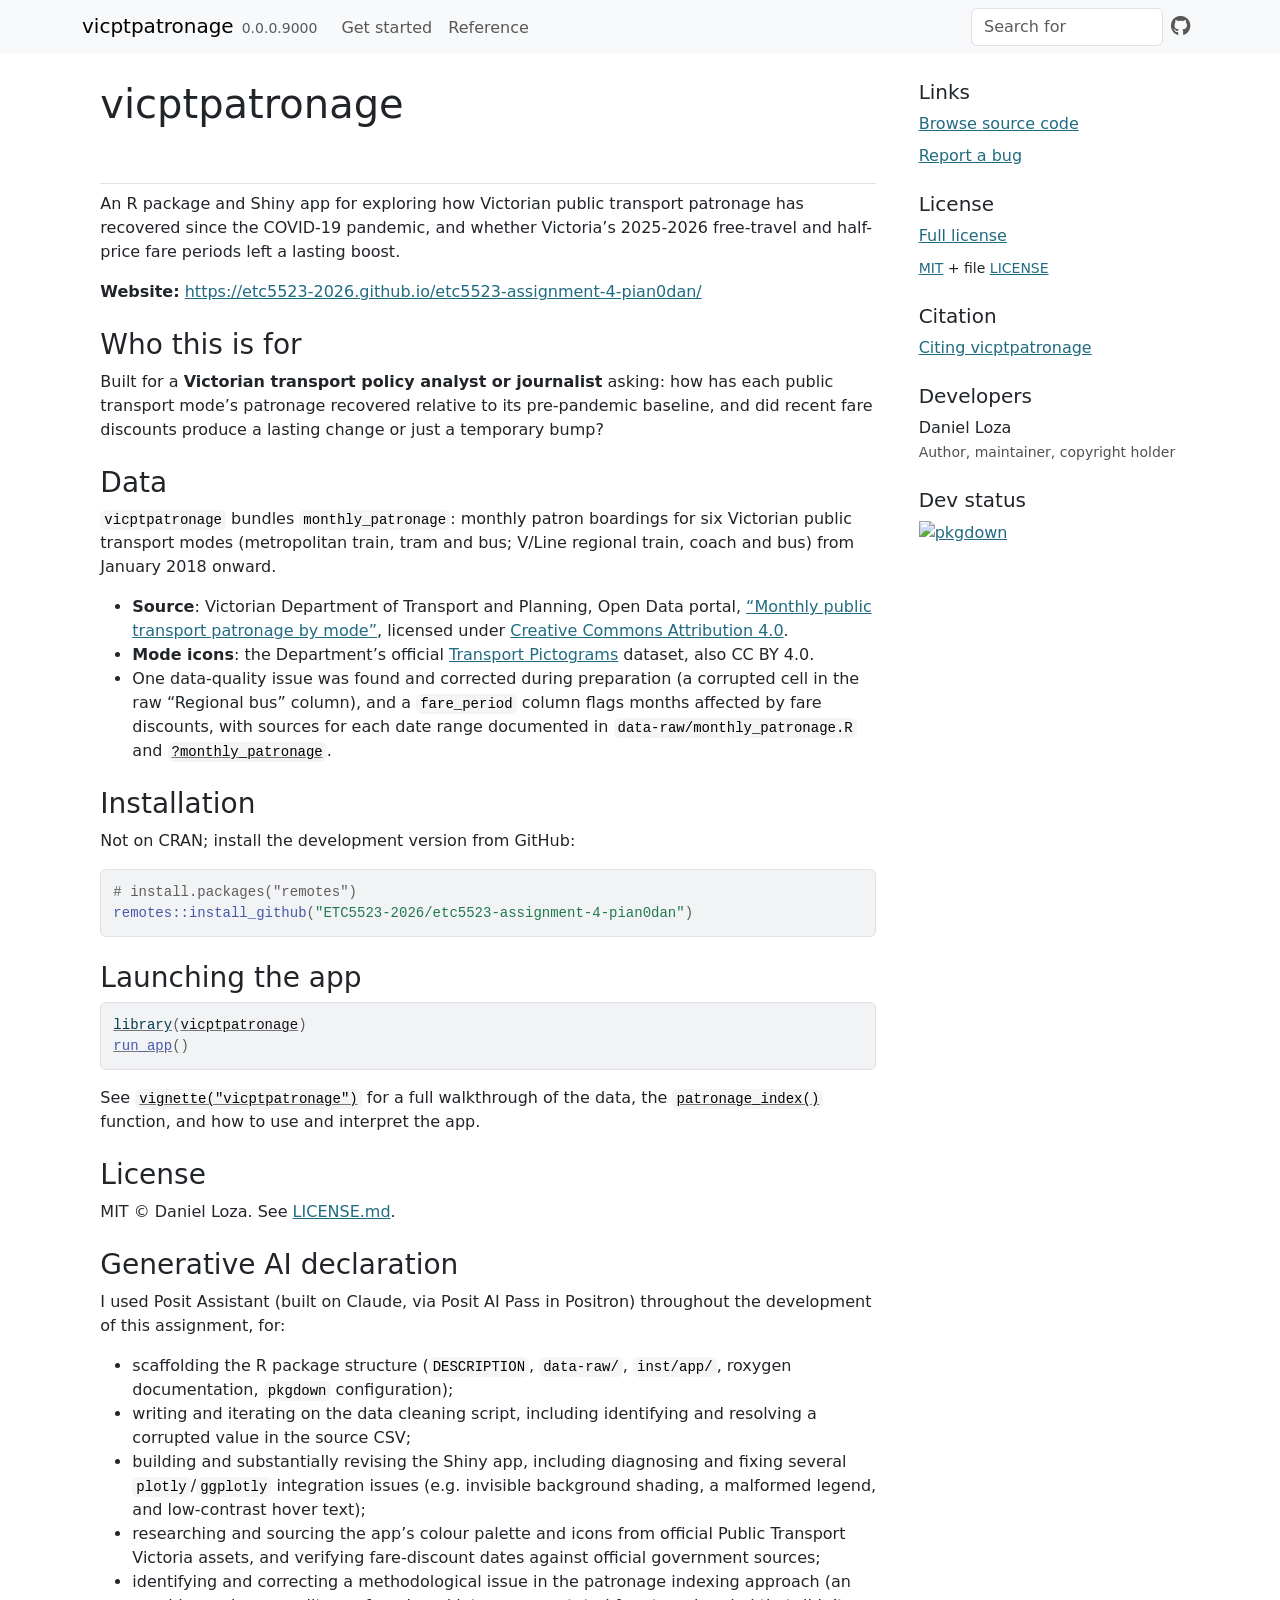
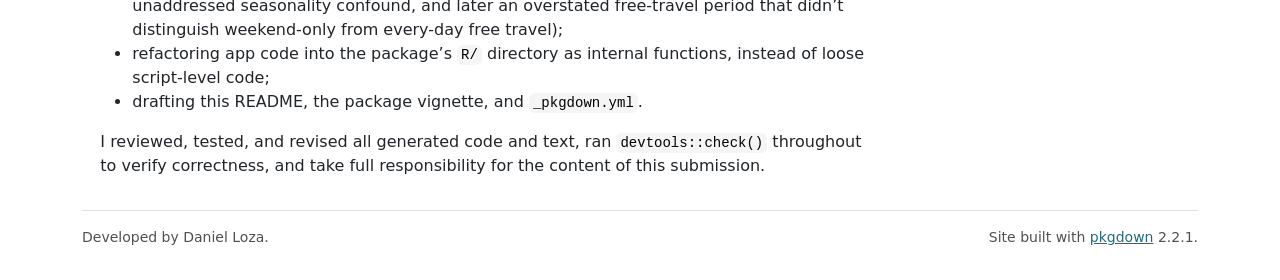
==== index.html @ 4a33379b "Deploying to gh-pages from @ ETC5523-2026/etc5523-assignment-4-pian0dan@f1c7102ab7629ab7527a52b6e1c3" ====
<!DOCTYPE html>
<!-- Generated by pkgdown: do not edit by hand --><html lang="en">
<head>
<meta charset="UTF-8">
<meta http-equiv="X-UA-Compatible" content="IE=edge">
<meta name="viewport" content="width=device-width, initial-scale=1, shrink-to-fit=no">
<title>vicptpatronage • vicptpatronage</title>
<script src="deps/jquery-3.6.0/jquery-3.6.0.min.js"></script><meta name="viewport" content="width=device-width, initial-scale=1, shrink-to-fit=no">
<link href="deps/bootstrap-5.3.8/bootstrap.min.css" rel="stylesheet">
<script src="deps/bootstrap-5.3.8/bootstrap.bundle.min.js"></script><link href="deps/font-awesome-6.5.2/css/all.min.css" rel="stylesheet">
<link href="deps/font-awesome-6.5.2/css/v4-shims.min.css" rel="stylesheet">
<script src="deps/headroom-0.11.0/headroom.min.js"></script><script src="deps/headroom-0.11.0/jQuery.headroom.min.js"></script><script src="deps/bootstrap-toc-1.0.1/bootstrap-toc.min.js"></script><script src="deps/clipboard.js-2.0.11/clipboard.min.js"></script><script src="deps/search-1.0.0/autocomplete.jquery.min.js"></script><script src="deps/search-1.0.0/fuse.min.js"></script><script src="deps/search-1.0.0/mark.min.js"></script><!-- pkgdown --><script src="pkgdown.js"></script><meta property="og:title" content="vicptpatronage">
<meta name="description" content="Explore how Victorian public transport patronage has recovered since the COVID-19 pandemic, by mode, with an interactive Shiny app.
">
<meta property="og:description" content="Explore how Victorian public transport patronage has recovered since the COVID-19 pandemic, by mode, with an interactive Shiny app.
">
</head>
<body>
    <a href="#main" class="visually-hidden-focusable">Skip to contents</a>


    <nav class="navbar navbar-expand-lg fixed-top bg-light" data-bs-theme="light" aria-label="Site navigation"><div class="container">

    <a class="navbar-brand me-2" href="index.html">vicptpatronage</a>

    <small class="nav-text text-muted me-auto" data-bs-toggle="tooltip" data-bs-placement="bottom" title="">0.0.0.9000</small>


    <button class="navbar-toggler" type="button" data-bs-toggle="collapse" data-bs-target="#navbar" aria-controls="navbar" aria-expanded="false" aria-label="Toggle navigation">
      <span class="navbar-toggler-icon"></span>
    </button>

    <div id="navbar" class="collapse navbar-collapse ms-3">
      <ul class="navbar-nav me-auto">
<li class="nav-item"><a class="nav-link" href="articles/vicptpatronage.html">Get started</a></li>
<li class="nav-item"><a class="nav-link" href="reference/index.html">Reference</a></li>
      </ul>
<ul class="navbar-nav">
<li class="nav-item"><form class="form-inline" role="search">
 <input class="form-control" type="search" name="search-input" id="search-input" autocomplete="off" aria-label="Search site" placeholder="Search for" data-search-index="search.json">
</form></li>
<li class="nav-item"><a class="external-link nav-link" href="https://github.com/ETC5523-2026/etc5523-assignment-4-pian0dan/" aria-label="GitHub"><span class="fa fab fa-github fa-lg"></span></a></li>
      </ul>
</div>


  </div>
</nav><div class="container template-home">
<div class="row">
  <main id="main" class="col-md-9"><div class="section level1">
<div class="page-header"><h1 id="vicptpatronage">vicptpatronage<a class="anchor" aria-label="anchor" href="#vicptpatronage"></a>
</h1></div>
<!-- badges: start -->

<p>An R package and Shiny app for exploring how Victorian public transport patronage has recovered since the COVID-19 pandemic, and whether Victoria’s 2025-2026 free-travel and half-price fare periods left a lasting boost.</p>
<p><strong>Website:</strong> <a href="https://etc5523-2026.github.io/etc5523-assignment-4-pian0dan/" class="uri">https://etc5523-2026.github.io/etc5523-assignment-4-pian0dan/</a></p>
<div class="section level2">
<h2 id="who-this-is-for">Who this is for<a class="anchor" aria-label="anchor" href="#who-this-is-for"></a>
</h2>
<p>Built for a <strong>Victorian transport policy analyst or journalist</strong> asking: how has each public transport mode’s patronage recovered relative to its pre-pandemic baseline, and did recent fare discounts produce a lasting change or just a temporary bump?</p>
</div>
<div class="section level2">
<h2 id="data">Data<a class="anchor" aria-label="anchor" href="#data"></a>
</h2>
<p><code>vicptpatronage</code> bundles <code>monthly_patronage</code>: monthly patron boardings for six Victorian public transport modes (metropolitan train, tram and bus; V/Line regional train, coach and bus) from January 2018 onward.</p>
<ul>
<li>
<strong>Source</strong>: Victorian Department of Transport and Planning, Open Data portal, <a href="https://opendata.transport.vic.gov.au/dataset/monthly-public-transport-patronage-by-mode" class="external-link">“Monthly public transport patronage by mode”</a>, licensed under <a href="https://creativecommons.org/licenses/by/4.0/" class="external-link">Creative Commons Attribution 4.0</a>.</li>
<li>
<strong>Mode icons</strong>: the Department’s official <a href="https://opendata.transport.vic.gov.au/dataset/transport-pictograms" class="external-link">Transport Pictograms</a> dataset, also CC BY 4.0.</li>
<li>One data-quality issue was found and corrected during preparation (a corrupted cell in the raw “Regional bus” column), and a <code>fare_period</code> column flags months affected by fare discounts, with sources for each date range documented in <code>data-raw/monthly_patronage.R</code> and <code><a href="reference/monthly_patronage.html">?monthly_patronage</a></code>.</li>
</ul>
</div>
<div class="section level2">
<h2 id="installation">Installation<a class="anchor" aria-label="anchor" href="#installation"></a>
</h2>
<p>Not on CRAN; install the development version from GitHub:</p>
<div class="sourceCode" id="cb1"><pre class="downlit sourceCode r">
<code class="sourceCode R"><span><span class="co"># install.packages("remotes")</span></span>
<span><span class="fu">remotes</span><span class="fu">::</span><span class="fu">install_github</span><span class="op">(</span><span class="st">"ETC5523-2026/etc5523-assignment-4-pian0dan"</span><span class="op">)</span></span></code></pre></div>
</div>
<div class="section level2">
<h2 id="launching-the-app">Launching the app<a class="anchor" aria-label="anchor" href="#launching-the-app"></a>
</h2>
<div class="sourceCode" id="cb2"><pre class="downlit sourceCode r">
<code class="sourceCode R"><span><span class="kw"><a href="https://rdrr.io/r/base/library.html" class="external-link">library</a></span><span class="op">(</span><span class="va"><a href="https://github.com/ETC5523-2026/etc5523-assignment-4-pian0dan" class="external-link">vicptpatronage</a></span><span class="op">)</span></span>
<span><span class="fu"><a href="reference/run_app.html">run_app</a></span><span class="op">(</span><span class="op">)</span></span></code></pre></div>
<p>See <code><a href="articles/vicptpatronage.html">vignette("vicptpatronage")</a></code> for a full walkthrough of the data, the <code><a href="reference/patronage_index.html">patronage_index()</a></code> function, and how to use and interpret the app.</p>
</div>
<div class="section level2">
<h2 id="license">License<a class="anchor" aria-label="anchor" href="#license"></a>
</h2>
<p>MIT © Daniel Loza. See <a href="LICENSE.html">LICENSE.md</a>.</p>
</div>
<div class="section level2">
<h2 id="generative-ai-declaration">Generative AI declaration<a class="anchor" aria-label="anchor" href="#generative-ai-declaration"></a>
</h2>
<p>I used Posit Assistant (built on Claude, via Posit AI Pass in Positron) throughout the development of this assignment, for:</p>
<ul>
<li>scaffolding the R package structure (<code>DESCRIPTION</code>, <code>data-raw/</code>, <code>inst/app/</code>, roxygen documentation, <code>pkgdown</code> configuration);</li>
<li>writing and iterating on the data cleaning script, including identifying and resolving a corrupted value in the source CSV;</li>
<li>building and substantially revising the Shiny app, including diagnosing and fixing several <code>plotly</code>/<code>ggplotly</code> integration issues (e.g. invisible background shading, a malformed legend, and low-contrast hover text);</li>
<li>researching and sourcing the app’s colour palette and icons from official Public Transport Victoria assets, and verifying fare-discount dates against official government sources;</li>
<li>identifying and correcting a methodological issue in the patronage indexing approach (an unaddressed seasonality confound, and later an overstated free-travel period that didn’t distinguish weekend-only from every-day free travel);</li>
<li>refactoring app code into the package’s <code>R/</code> directory as internal functions, instead of loose script-level code;</li>
<li>drafting this README, the package vignette, and <code>_pkgdown.yml</code>.</li>
</ul>
<p>I reviewed, tested, and revised all generated code and text, ran <code>devtools::check()</code> throughout to verify correctness, and take full responsibility for the content of this submission.</p>
</div>
</div>
  </main><aside class="col-md-3"><div class="links">
<h2 data-toc-skip>Links</h2>
<ul class="list-unstyled">
<li><a href="https://github.com/ETC5523-2026/etc5523-assignment-4-pian0dan/" class="external-link">Browse source code</a></li>
<li><a href="https://github.com/ETC5523-2026/etc5523-assignment-4-pian0dan/issues" class="external-link">Report a bug</a></li>
</ul>
</div>

<div class="license">
<h2 data-toc-skip>License</h2>
<ul class="list-unstyled">
<li><a href="LICENSE.html">Full license</a></li>
<li><small><a href="https://opensource.org/licenses/mit-license.php" class="external-link">MIT</a> + file <a href="LICENSE-text.html">LICENSE</a></small></li>
</ul>
</div>


<div class="citation">
<h2 data-toc-skip>Citation</h2>
<ul class="list-unstyled">
<li><a href="authors.html#citation">Citing vicptpatronage</a></li>
</ul>
</div>

<div class="developers">
<h2 data-toc-skip>Developers</h2>
<ul class="list-unstyled">
<li>Daniel Loza <br><small class="roles"> Author, maintainer, copyright holder </small>   </li>
</ul>
</div>

<div class="dev-status">
<h2 data-toc-skip>Dev status</h2>
<ul class="list-unstyled">
<li><a href="https://github.com/ETC5523-2026/etc5523-assignment-4-pian0dan/actions/workflows/pkgdown.yaml" class="external-link"><img src="https://github.com/ETC5523-2026/etc5523-assignment-4-pian0dan/actions/workflows/pkgdown.yaml/badge.svg" alt="pkgdown"></a></li>
</ul>
</div>

  </aside>
</div>


    <footer><div class="pkgdown-footer-left">
  <p>Developed by Daniel Loza.</p>
</div>

<div class="pkgdown-footer-right">
  <p>Site built with <a href="https://pkgdown.r-lib.org/" class="external-link">pkgdown</a> 2.2.1.</p>
</div>

    </footer>
</div>





  </body>
</html>
---- deps/font-awesome-6.5.2/css/v4-shims.min.css ----
/*!
 * Font Awesome Free 6.5.2 by @fontawesome - https://fontawesome.com
 * License - https://fontawesome.com/license/free (Icons: CC BY 4.0, Fonts: SIL OFL 1.1, Code: MIT License)
 * Copyright 2024 Fonticons, Inc.
 */
.fa.fa-glass:before{content:"\f000"}.fa.fa-envelope-o{font-family:"Font Awesome 6 Free";font-weight:400}.fa.fa-envelope-o:before{content:"\f0e0"}.fa.fa-star-o{font-family:"Font Awesome 6 Free";font-weight:400}.fa.fa-star-o:before{content:"\f005"}.fa.fa-close:before,.fa.fa-remove:before{content:"\f00d"}.fa.fa-gear:before{content:"\f013"}.fa.fa-trash-o{font-family:"Font Awesome 6 Free";font-weight:400}.fa.fa-trash-o:before{content:"\f2ed"}.fa.fa-home:before{content:"\f015"}.fa.fa-file-o{font-family:"Font Awesome 6 Free";font-weight:400}.fa.fa-file-o:before{content:"\f15b"}.fa.fa-clock-o{font-family:"Font Awesome 6 Free";font-weight:400}.fa.fa-clock-o:before{content:"\f017"}.fa.fa-arrow-circle-o-down{font-family:"Font Awesome 6 Free";font-weight:400}.fa.fa-arrow-circle-o-down:before{content:"\f358"}.fa.fa-arrow-circle-o-up{font-family:"Font Awesome 6 Free";font-weight:400}.fa.fa-arrow-circle-o-up:before{content:"\f35b"}.fa.fa-play-circle-o{font-family:"Font Awesome 6 Free";font-weight:400}.fa.fa-play-circle-o:before{content:"\f144"}.fa.fa-repeat:before,.fa.fa-rotate-right:before{content:"\f01e"}.fa.fa-refresh:before{content:"\f021"}.fa.fa-list-alt{font-family:"Font Awesome 6 Free";font-weight:400}.fa.fa-list-alt:before{content:"\f022"}.fa.fa-dedent:before{content:"\f03b"}.fa.fa-video-camera:before{content:"\f03d"}.fa.fa-picture-o{font-family:"Font Awesome 6 Free";font-weight:400}.fa.fa-picture-o:before{content:"\f03e"}.fa.fa-photo{font-family:"Font Awesome 6 Free";font-weight:400}.fa.fa-photo:before{content:"\f03e"}.fa.fa-image{font-family:"Font Awesome 6 Free";font-weight:400}.fa.fa-image:before{content:"\f03e"}.fa.fa-map-marker:before{content:"\f3c5"}.fa.fa-pencil-square-o{font-family:"Font Awesome 6 Free";font-weight:400}.fa.fa-pencil-square-o:before{content:"\f044"}.fa.fa-edit{font-family:"Font Awesome 6 Free";font-weight:400}.fa.fa-edit:before{content:"\f044"}.fa.fa-share-square-o:before{content:"\f14d"}.fa.fa-check-square-o{font-family:"Font Awesome 6 Free";font-weight:400}.fa.fa-check-square-o:before{content:"\f14a"}.fa.fa-arrows:before{content:"\f0b2"}.fa.fa-times-circle-o{font-family:"Font Awesome 6 Free";font-weight:400}.fa.fa-times-circle-o:before{content:"\f057"}.fa.fa-check-circle-o{font-family:"Font Awesome 6 Free";font-weight:400}.fa.fa-check-circle-o:before{content:"\f058"}.fa.fa-mail-forward:before{content:"\f064"}.fa.fa-expand:before{content:"\f424"}.fa.fa-compress:before{content:"\f422"}.fa.fa-eye,.fa.fa-eye-slash{font-family:"Font Awesome 6 Free";font-weight:400}.fa.fa-warning:before{content:"\f071"}.fa.fa-calendar:before{content:"\f073"}.fa.fa-arrows-v:before{content:"\f338"}.fa.fa-arrows-h:before{content:"\f337"}.fa.fa-bar-chart-o:before,.fa.fa-bar-chart:before{content:"\e0e3"}.fa.fa-twitter-square{font-family:"Font Awesome 6 Brands";font-weight:400}.fa.fa-twitter-square:before{content:"\f081"}.fa.fa-facebook-square{font-family:"Font Awesome 6 Brands";font-weight:400}.fa.fa-facebook-square:before{content:"\f082"}.fa.fa-gears:before{content:"\f085"}.fa.fa-thumbs-o-up{font-family:"Font Awesome 6 Free";font-weight:400}.fa.fa-thumbs-o-up:before{content:"\f164"}.fa.fa-thumbs-o-down{font-family:"Font Awesome 6 Free";font-weight:400}.fa.fa-thumbs-o-down:before{content:"\f165"}.fa.fa-heart-o{font-family:"Font Awesome 6 Free";font-weight:400}.fa.fa-heart-o:before{content:"\f004"}.fa.fa-sign-out:before{content:"\f2f5"}.fa.fa-linkedin-square{font-family:"Font Awesome 6 Brands";font-weight:400}.fa.fa-linkedin-square:before{content:"\f08c"}.fa.fa-thumb-tack:before{content:"\f08d"}.fa.fa-external-link:before{content:"\f35d"}.fa.fa-sign-in:before{content:"\f2f6"}.fa.fa-github-square{font-family:"Font Awesome 6 Brands";font-weight:400}.fa.fa-github-square:before{content:"\f092"}.fa.fa-lemon-o{font-family:"Font Awesome 6 Free";font-weight:400}.fa.fa-lemon-o:before{content:"\f094"}.fa.fa-square-o{font-family:"Font Awesome 6 Free";font-weight:400}.fa.fa-square-o:before{content:"\f0c8"}.fa.fa-bookmark-o{font-family:"Font Awesome 6 Free";font-weight:400}.fa.fa-bookmark-o:before{content:"\f02e"}.fa.fa-facebook,.fa.fa-twitter{font-family:"Font Awesome 6 Brands";font-weight:400}.fa.fa-facebook:before{content:"\f39e"}.fa.fa-facebook-f{font-family:"Font Awesome 6 Brands";font-weight:400}.fa.fa-facebook-f:before{content:"\f39e"}.fa.fa-github{font-family:"Font Awesome 6 Brands";font-weight:400}.fa.fa-credit-card{font-family:"Font Awesome 6 Free";font-weight:400}.fa.fa-feed:before{content:"\f09e"}.fa.fa-hdd-o{font-family:"Font Awesome 6 Free";font-weight:400}.fa.fa-hdd-o:before{content:"\f0a0"}.fa.fa-hand-o-right{font-family:"Font Awesome 6 Free";font-weight:400}.fa.fa-hand-o-right:before{content:"\f0a4"}.fa.fa-hand-o-left{font-family:"Font Awesome 6 Free";font-weight:400}.fa.fa-hand-o-left:before{content:"\f0a5"}.fa.fa-hand-o-up{font-family:"Font Awesome 6 Free";font-weight:400}.fa.fa-hand-o-up:before{content:"\f0a6"}.fa.fa-hand-o-down{font-family:"Font Awesome 6 Free";font-weight:400}.fa.fa-hand-o-down:before{content:"\f0a7"}.fa.fa-globe:before{content:"\f57d"}.fa.fa-tasks:before{content:"\f828"}.fa.fa-arrows-alt:before{content:"\f31e"}.fa.fa-group:before{content:"\f0c0"}.fa.fa-chain:before{content:"\f0c1"}.fa.fa-cut:before{content:"\f0c4"}.fa.fa-files-o{font-family:"Font Awesome 6 Free";font-weight:400}.fa.fa-files-o:before{content:"\f0c5"}.fa.fa-floppy-o{font-family:"Font Awesome 6 Free";font-weight:400}.fa.fa-floppy-o:before{content:"\f0c7"}.fa.fa-save{font-family:"Font Awesome 6 Free";font-weight:400}.fa.fa-save:before{content:"\f0c7"}.fa.fa-navicon:before,.fa.fa-reorder:before{content:"\f0c9"}.fa.fa-magic:before{content:"\e2ca"}.fa.fa-pinterest,.fa.fa-pinterest-square{font-family:"Font Awesome 6 Brands";font-weight:400}.fa.fa-pinterest-square:before{content:"\f0d3"}.fa.fa-google-plus-square{font-family:"Font Awesome 6 Brands";font-weight:400}.fa.fa-google-plus-square:before{content:"\f0d4"}.fa.fa-google-plus{font-family:"Font Awesome 6 Brands";font-weight:400}.fa.fa-google-plus:before{content:"\f0d5"}.fa.fa-money:before{content:"\f3d1"}.fa.fa-unsorted:before{content:"\f0dc"}.fa.fa-sort-desc:before{content:"\f0dd"}.fa.fa-sort-asc:before{content:"\f0de"}.fa.fa-linkedin{font-family:"Font Awesome 6 Brands";font-weight:400}.fa.fa-linkedin:before{content:"\f0e1"}.fa.fa-rotate-left:before{content:"\f0e2"}.fa.fa-legal:before{content:"\f0e3"}.fa.fa-dashboard:before,.fa.fa-tachometer:before{content:"\f625"}.fa.fa-comment-o{font-family:"Font Awesome 6 Free";font-weight:400}.fa.fa-comment-o:before{content:"\f075"}.fa.fa-comments-o{font-family:"Font Awesome 6 Free";font-weight:400}.fa.fa-comments-o:before{content:"\f086"}.fa.fa-flash:before{content:"\f0e7"}.fa.fa-clipboard:before{content:"\f0ea"}.fa.fa-lightbulb-o{font-family:"Font Awesome 6 Free";font-weight:400}.fa.fa-lightbulb-o:before{content:"\f0eb"}.fa.fa-exchange:before{content:"\f362"}.fa.fa-cloud-download:before{content:"\f0ed"}.fa.fa-cloud-upload:before{content:"\f0ee"}.fa.fa-bell-o{font-family:"Font Awesome 6 Free";font-weight:400}.fa.fa-bell-o:before{content:"\f0f3"}.fa.fa-cutlery:before{content:"\f2e7"}.fa.fa-file-text-o{font-family:"Font Awesome 6 Free";font-weight:400}.fa.fa-file-text-o:before{content:"\f15c"}.fa.fa-building-o{font-family:"Font Awesome 6 Free";font-weight:400}.fa.fa-building-o:before{content:"\f1ad"}.fa.fa-hospital-o{font-family:"Font Awesome 6 Free";font-weight:400}.fa.fa-hospital-o:before{content:"\f0f8"}.fa.fa-tablet:before{content:"\f3fa"}.fa.fa-mobile-phone:before,.fa.fa-mobile:before{content:"\f3cd"}.fa.fa-circle-o{font-family:"Font Awesome 6 Free";font-weight:400}.fa.fa-circle-o:before{content:"\f111"}.fa.fa-mail-reply:before{content:"\f3e5"}.fa.fa-github-alt{font-family:"Font Awesome 6 Brands";font-weight:400}.fa.fa-folder-o{font-family:"Font Awesome 6 Free";font-weight:400}.fa.fa-folder-o:before{content:"\f07b"}.fa.fa-folder-open-o{font-family:"Font Awesome 6 Free";font-weight:400}.fa.fa-folder-open-o:before{content:"\f07c"}.fa.fa-smile-o{font-family:"Font Awesome 6 Free";font-weight:400}.fa.fa-smile-o:before{content:"\f118"}.fa.fa-frown-o{font-family:"Font Awesome 6 Free";font-weight:400}.fa.fa-frown-o:before{content:"\f119"}.fa.fa-meh-o{font-family:"Font Awesome 6 Free";font-weight:400}.fa.fa-meh-o:before{content:"\f11a"}.fa.fa-keyboard-o{font-family:"Font Awesome 6 Free";font-weight:400}.fa.fa-keyboard-o:before{content:"\f11c"}.fa.fa-flag-o{font-family:"Font Awesome 6 Free";font-weight:400}.fa.fa-flag-o:before{content:"\f024"}.fa.fa-mail-reply-all:before{content:"\f122"}.fa.fa-star-half-o{font-family:"Font Awesome 6 Free";font-weight:400}.fa.fa-star-half-o:before{content:"\f5c0"}.fa.fa-star-half-empty{font-family:"Font Awesome 6 Free";font-weight:400}.fa.fa-star-half-empty:before{content:"\f5c0"}.fa.fa-star-half-full{font-family:"Font Awesome 6 Free";font-weight:400}.fa.fa-star-half-full:before{content:"\f5c0"}.fa.fa-code-fork:before{content:"\f126"}.fa.fa-chain-broken:before,.fa.fa-unlink:before{content:"\f127"}.fa.fa-calendar-o{font-family:"Font Awesome 6 Free";font-weight:400}.fa.fa-calendar-o:before{content:"\f133"}.fa.fa-css3,.fa.fa-html5,.fa.fa-maxcdn{font-family:"Font Awesome 6 Brands";font-weight:400}.fa.fa-unlock-alt:before{content:"\f09c"}.fa.fa-minus-square-o{font-family:"Font Awesome 6 Free";font-weight:400}.fa.fa-minus-square-o:before{content:"\f146"}.fa.fa-level-up:before{content:"\f3bf"}.fa.fa-level-down:before{content:"\f3be"}.fa.fa-pencil-square:before{content:"\f14b"}.fa.fa-external-link-square:before{content:"\f360"}.fa.fa-compass{font-family:"Font Awesome 6 Free";font-weight:400}.fa.fa-caret-square-o-down{font-family:"Font Awesome 6 Free";font-weight:400}.fa.fa-caret-square-o-down:before{content:"\f150"}.fa.fa-toggle-down{font-family:"Font Awesome 6 Free";font-weight:400}.fa.fa-toggle-down:before{content:"\f150"}.fa.fa-caret-square-o-up{font-family:"Font Awesome 6 Free";font-weight:400}.fa.fa-caret-square-o-up:before{content:"\f151"}.fa.fa-toggle-up{font-family:"Font Awesome 6 Free";font-weight:400}.fa.fa-toggle-up:before{content:"\f151"}.fa.fa-caret-square-o-right{font-family:"Font Awesome 6 Free";font-weight:400}.fa.fa-caret-square-o-right:before{content:"\f152"}.fa.fa-toggle-right{font-family:"Font Awesome 6 Free";font-weight:400}.fa.fa-toggle-right:before{content:"\f152"}.fa.fa-eur:before,.fa.fa-euro:before{content:"\f153"}.fa.fa-gbp:before{content:"\f154"}.fa.fa-dollar:before,.fa.fa-usd:before{content:"\24"}.fa.fa-inr:before,.fa.fa-rupee:before{content:"\e1bc"}.fa.fa-cny:before,.fa.fa-jpy:before,.fa.fa-rmb:before,.fa.fa-yen:before{content:"\f157"}.fa.fa-rouble:before,.fa.fa-rub:before,.fa.fa-ruble:before{content:"\f158"}.fa.fa-krw:before,.fa.fa-won:before{content:"\f159"}.fa.fa-bitcoin,.fa.fa-btc{font-family:"Font Awesome 6 Brands";font-weight:400}.fa.fa-bitcoin:before{content:"\f15a"}.fa.fa-file-text:before{content:"\f15c"}.fa.fa-sort-alpha-asc:before{content:"\f15d"}.fa.fa-sort-alpha-desc:before{content:"\f881"}.fa.fa-sort-amount-asc:before{content:"\f884"}.fa.fa-sort-amount-desc:before{content:"\f160"}.fa.fa-sort-numeric-asc:before{content:"\f162"}.fa.fa-sort-numeric-desc:before{content:"\f886"}.fa.fa-youtube-square{font-family:"Font Awesome 6 Brands";font-weight:400}.fa.fa-youtube-square:before{content:"\f431"}.fa.fa-xing,.fa.fa-xing-square,.fa.fa-youtube{font-family:"Font Awesome 6 Brands";font-weight:400}.fa.fa-xing-square:before{content:"\f169"}.fa.fa-youtube-play{font-family:"Font Awesome 6 Brands";font-weight:400}.fa.fa-youtube-play:before{content:"\f167"}.fa.fa-adn,.fa.fa-bitbucket,.fa.fa-bitbucket-square,.fa.fa-dropbox,.fa.fa-flickr,.fa.fa-instagram,.fa.fa-stack-overflow{font-family:"Font Awesome 6 Brands";font-weight:400}.fa.fa-bitbucket-square:before{content:"\f171"}.fa.fa-tumblr,.fa.fa-tumblr-square{font-family:"Font Awesome 6 Brands";font-weight:400}.fa.fa-tumblr-square:before{content:"\f174"}.fa.fa-long-arrow-down:before{content:"\f309"}.fa.fa-long-arrow-up:before{content:"\f30c"}.fa.fa-long-arrow-left:before{content:"\f30a"}.fa.fa-long-arrow-right:before{content:"\f30b"}.fa.fa-android,.fa.fa-apple,.fa.fa-dribbble,.fa.fa-foursquare,.fa.fa-gittip,.fa.fa-gratipay,.fa.fa-linux,.fa.fa-skype,.fa.fa-trello,.fa.fa-windows{font-family:"Font Awesome 6 Brands";font-weight:400}.fa.fa-gittip:before{content:"\f184"}.fa.fa-sun-o{font-family:"Font Awesome 6 Free";font-weight:400}.fa.fa-sun-o:before{content:"\f185"}.fa.fa-moon-o{font-family:"Font Awesome 6 Free";font-weight:400}.fa.fa-moon-o:before{content:"\f186"}.fa.fa-pagelines,.fa.fa-renren,.fa.fa-stack-exchange,.fa.fa-vk,.fa.fa-weibo{font-family:"Font Awesome 6 Brands";font-weight:400}.fa.fa-arrow-circle-o-right{font-family:"Font Awesome 6 Free";font-weight:400}.fa.fa-arrow-circle-o-right:before{content:"\f35a"}.fa.fa-arrow-circle-o-left{font-family:"Font Awesome 6 Free";font-weight:400}.fa.fa-arrow-circle-o-left:before{content:"\f359"}.fa.fa-caret-square-o-left{font-family:"Font Awesome 6 Free";font-weight:400}.fa.fa-caret-square-o-left:before{content:"\f191"}.fa.fa-toggle-left{font-family:"Font Awesome 6 Free";font-weight:400}.fa.fa-toggle-left:before{content:"\f191"}.fa.fa-dot-circle-o{font-family:"Font Awesome 6 Free";font-weight:400}.fa.fa-dot-circle-o:before{content:"\f192"}.fa.fa-vimeo-square{font-family:"Font Awesome 6 Brands";font-weight:400}.fa.fa-vimeo-square:before{content:"\f194"}.fa.fa-try:before,.fa.fa-turkish-lira:before{content:"\e2bb"}.fa.fa-plus-square-o{font-family:"Font Awesome 6 Free";font-weight:400}.fa.fa-plus-square-o:before{content:"\f0fe"}.fa.fa-openid,.fa.fa-slack,.fa.fa-wordpress{font-family:"Font Awesome 6 Brands";font-weight:400}.fa.fa-bank:before,.fa.fa-institution:before{content:"\f19c"}.fa.fa-mortar-board:before{content:"\f19d"}.fa.fa-google,.fa.fa-reddit,.fa.fa-reddit-square,.fa.fa-yahoo{font-family:"Font Awesome 6 Brands";font-weight:400}.fa.fa-reddit-square:before{content:"\f1a2"}.fa.fa-behance,.fa.fa-behance-square,.fa.fa-delicious,.fa.fa-digg,.fa.fa-drupal,.fa.fa-joomla,.fa.fa-pied-piper-alt,.fa.fa-pied-piper-pp,.fa.fa-stumbleupon,.fa.fa-stumbleupon-circle{font-family:"Font Awesome 6 Brands";font-weight:400}.fa.fa-behance-square:before{content:"\f1b5"}.fa.fa-steam,.fa.fa-steam-square{font-family:"Font Awesome 6 Brands";font-weight:400}.fa.fa-steam-square:before{content:"\f1b7"}.fa.fa-automobile:before{content:"\f1b9"}.fa.fa-cab:before{content:"\f1ba"}.fa.fa-deviantart,.fa.fa-soundcloud,.fa.fa-spotify{font-family:"Font Awesome 6 Brands";font-weight:400}.fa.fa-file-pdf-o{font-family:"Font Awesome 6 Free";font-weight:400}.fa.fa-file-pdf-o:before{content:"\f1c1"}.fa.fa-file-word-o{font-family:"Font Awesome 6 Free";font-weight:400}.fa.fa-file-word-o:before{content:"\f1c2"}.fa.fa-file-excel-o{font-family:"Font Awesome 6 Free";font-weight:400}.fa.fa-file-excel-o:before{content:"\f1c3"}.fa.fa-file-powerpoint-o{font-family:"Font Awesome 6 Free";font-weight:400}.fa.fa-file-powerpoint-o:before{content:"\f1c4"}.fa.fa-file-image-o{font-family:"Font Awesome 6 Free";font-weight:400}.fa.fa-file-image-o:before{content:"\f1c5"}.fa.fa-file-photo-o{font-family:"Font Awesome 6 Free";font-weight:400}.fa.fa-file-photo-o:before{content:"\f1c5"}.fa.fa-file-picture-o{font-family:"Font Awesome 6 Free";font-weight:400}.fa.fa-file-picture-o:before{content:"\f1c5"}.fa.fa-file-archive-o{font-family:"Font Awesome 6 Free";font-weight:400}.fa.fa-file-archive-o:before{content:"\f1c6"}.fa.fa-file-zip-o{font-family:"Font Awesome 6 Free";font-weight:400}.fa.fa-file-zip-o:before{content:"\f1c6"}.fa.fa-file-audio-o{font-family:"Font Awesome 6 Free";font-weight:400}.fa.fa-file-audio-o:before{content:"\f1c7"}.fa.fa-file-sound-o{font-family:"Font Awesome 6 Free";font-weight:400}.fa.fa-file-sound-o:before{content:"\f1c7"}.fa.fa-file-video-o{font-family:"Font Awesome 6 Free";font-weight:400}.fa.fa-file-video-o:before{content:"\f1c8"}.fa.fa-file-movie-o{font-family:"Font Awesome 6 Free";font-weight:400}.fa.fa-file-movie-o:before{content:"\f1c8"}.fa.fa-file-code-o{font-family:"Font Awesome 6 Free";font-weight:400}.fa.fa-file-code-o:before{content:"\f1c9"}.fa.fa-codepen,.fa.fa-jsfiddle,.fa.fa-vine{font-family:"Font Awesome 6 Brands";font-weight:400}.fa.fa-life-bouy:before,.fa.fa-life-buoy:before,.fa.fa-life-saver:before,.fa.fa-support:before{content:"\f1cd"}.fa.fa-circle-o-notch:before{content:"\f1ce"}.fa.fa-ra,.fa.fa-rebel{font-family:"Font Awesome 6 Brands";font-weight:400}.fa.fa-ra:before{content:"\f1d0"}.fa.fa-resistance{font-family:"Font Awesome 6 Brands";font-weight:400}.fa.fa-resistance:before{content:"\f1d0"}.fa.fa-empire,.fa.fa-ge{font-family:"Font Awesome 6 Brands";font-weight:400}.fa.fa-ge:before{content:"\f1d1"}.fa.fa-git-square{font-family:"Font Awesome 6 Brands";font-weight:400}.fa.fa-git-square:before{content:"\f1d2"}.fa.fa-git,.fa.fa-hacker-news,.fa.fa-y-combinator-square{font-family:"Font Awesome 6 Brands";font-weight:400}.fa.fa-y-combinator-square:before{content:"\f1d4"}.fa.fa-yc-square{font-family:"Font Awesome 6 Brands";font-weight:400}.fa.fa-yc-square:before{content:"\f1d4"}.fa.fa-qq,.fa.fa-tencent-weibo,.fa.fa-wechat,.fa.fa-weixin{font-family:"Font Awesome 6 Brands";font-weight:400}.fa.fa-wechat:before{content:"\f1d7"}.fa.fa-send:before{content:"\f1d8"}.fa.fa-paper-plane-o{font-family:"Font Awesome 6 Free";font-weight:400}.fa.fa-paper-plane-o:before{content:"\f1d8"}.fa.fa-send-o{font-family:"Font Awesome 6 Free";font-weight:400}.fa.fa-send-o:before{content:"\f1d8"}.fa.fa-circle-thin{font-family:"Font Awesome 6 Free";font-weight:400}.fa.fa-circle-thin:before{content:"\f111"}.fa.fa-header:before{content:"\f1dc"}.fa.fa-futbol-o{font-family:"Font Awesome 6 Free";font-weight:400}.fa.fa-futbol-o:before{content:"\f1e3"}.fa.fa-soccer-ball-o{font-family:"Font Awesome 6 Free";font-weight:400}.fa.fa-soccer-ball-o:before{content:"\f1e3"}.fa.fa-slideshare,.fa.fa-twitch,.fa.fa-yelp{font-family:"Font Awesome 6 Brands";font-weight:400}.fa.fa-newspaper-o{font-family:"Font Awesome 6 Free";font-weight:400}.fa.fa-newspaper-o:before{content:"\f1ea"}.fa.fa-cc-amex,.fa.fa-cc-discover,.fa.fa-cc-mastercard,.fa.fa-cc-paypal,.fa.fa-cc-stripe,.fa.fa-cc-visa,.fa.fa-google-wallet,.fa.fa-paypal{font-family:"Font Awesome 6 Brands";font-weight:400}.fa.fa-bell-slash-o{font-family:"Font Awesome 6 Free";font-weight:400}.fa.fa-bell-slash-o:before{content:"\f1f6"}.fa.fa-trash:before{content:"\f2ed"}.fa.fa-copyright{font-family:"Font Awesome 6 Free";font-weight:400}.fa.fa-eyedropper:before{content:"\f1fb"}.fa.fa-area-chart:before{content:"\f1fe"}.fa.fa-pie-chart:before{content:"\f200"}.fa.fa-line-chart:before{content:"\f201"}.fa.fa-lastfm,.fa.fa-lastfm-square{font-family:"Font Awesome 6 Brands";font-weight:400}.fa.fa-lastfm-square:before{content:"\f203"}.fa.fa-angellist,.fa.fa-ioxhost{font-family:"Font Awesome 6 Brands";font-weight:400}.fa.fa-cc{font-family:"Font Awesome 6 Free";font-weight:400}.fa.fa-cc:before{content:"\f20a"}.fa.fa-ils:before,.fa.fa-shekel:before,.fa.fa-sheqel:before{content:"\f20b"}.fa.fa-buysellads,.fa.fa-connectdevelop,.fa.fa-dashcube,.fa.fa-forumbee,.fa.fa-leanpub,.fa.fa-sellsy,.fa.fa-shirtsinbulk,.fa.fa-simplybuilt,.fa.fa-skyatlas{font-family:"Font Awesome 6 Brands";font-weight:400}.fa.fa-diamond{font-family:"Font Awesome 6 Free";font-weight:400}.fa.fa-diamond:before{content:"\f3a5"}.fa.fa-intersex:before,.fa.fa-transgender:before{content:"\f224"}.fa.fa-transgender-alt:before{content:"\f225"}.fa.fa-facebook-official{font-family:"Font Awesome 6 Brands";font-weight:400}.fa.fa-facebook-official:before{content:"\f09a"}.fa.fa-pinterest-p,.fa.fa-whatsapp{font-family:"Font Awesome 6 Brands";font-weight:400}.fa.fa-hotel:before{content:"\f236"}.fa.fa-medium,.fa.fa-viacoin,.fa.fa-y-combinator,.fa.fa-yc{font-family:"Font Awesome 6 Brands";font-weight:400}.fa.fa-yc:before{content:"\f23b"}.fa.fa-expeditedssl,.fa.fa-opencart,.fa.fa-optin-monster{font-family:"Font Awesome 6 Brands";font-weight:400}.fa.fa-battery-4:before,.fa.fa-battery:before{content:"\f240"}.fa.fa-battery-3:before{content:"\f241"}.fa.fa-battery-2:before{content:"\f242"}.fa.fa-battery-1:before{content:"\f243"}.fa.fa-battery-0:before{content:"\f244"}.fa.fa-object-group,.fa.fa-object-ungroup,.fa.fa-sticky-note-o{font-family:"Font Awesome 6 Free";font-weight:400}.fa.fa-sticky-note-o:before{content:"\f249"}.fa.fa-cc-diners-club,.fa.fa-cc-jcb{font-family:"Font Awesome 6 Brands";font-weight:400}.fa.fa-clone{font-family:"Font Awesome 6 Free";font-weight:400}.fa.fa-hourglass-o:before{content:"\f254"}.fa.fa-hourglass-1:before{content:"\f251"}.fa.fa-hourglass-2:before{content:"\f252"}.fa.fa-hourglass-3:before{content:"\f253"}.fa.fa-hand-rock-o{font-family:"Font Awesome 6 Free";font-weight:400}.fa.fa-hand-rock-o:before{content:"\f255"}.fa.fa-hand-grab-o{font-family:"Font Awesome 6 Free";font-weight:400}.fa.fa-hand-grab-o:before{content:"\f255"}.fa.fa-hand-paper-o{font-family:"Font Awesome 6 Free";font-weight:400}.fa.fa-hand-paper-o:before{content:"\f256"}.fa.fa-hand-stop-o{font-family:"Font Awesome 6 Free";font-weight:400}.fa.fa-hand-stop-o:before{content:"\f256"}.fa.fa-hand-scissors-o{font-family:"Font Awesome 6 Free";font-weight:400}.fa.fa-hand-scissors-o:before{content:"\f257"}.fa.fa-hand-lizard-o{font-family:"Font Awesome 6 Free";font-weight:400}.fa.fa-hand-lizard-o:before{content:"\f258"}.fa.fa-hand-spock-o{font-family:"Font Awesome 6 Free";font-weight:400}.fa.fa-hand-spock-o:before{content:"\f259"}.fa.fa-hand-pointer-o{font-family:"Font Awesome 6 Free";font-weight:400}.fa.fa-hand-pointer-o:before{content:"\f25a"}.fa.fa-hand-peace-o{font-family:"Font Awesome 6 Free";font-weight:400}.fa.fa-hand-peace-o:before{content:"\f25b"}.fa.fa-registered{font-family:"Font Awesome 6 Free";font-weight:400}.fa.fa-creative-commons,.fa.fa-gg,.fa.fa-gg-circle,.fa.fa-odnoklassniki,.fa.fa-odnoklassniki-square{font-family:"Font Awesome 6 Brands";font-weight:400}.fa.fa-odnoklassniki-square:before{content:"\f264"}.fa.fa-chrome,.fa.fa-firefox,.fa.fa-get-pocket,.fa.fa-internet-explorer,.fa.fa-opera,.fa.fa-safari,.fa.fa-wikipedia-w{font-family:"Font Awesome 6 Brands";font-weight:400}.fa.fa-television:before{content:"\f26c"}.fa.fa-500px,.fa.fa-amazon,.fa.fa-contao{font-family:"Font Awesome 6 Brands";font-weight:400}.fa.fa-calendar-plus-o{font-family:"Font Awesome 6 Free";font-weight:400}.fa.fa-calendar-plus-o:before{content:"\f271"}.fa.fa-calendar-minus-o{font-family:"Font Awesome 6 Free";font-weight:400}.fa.fa-calendar-minus-o:before{content:"\f272"}.fa.fa-calendar-times-o{font-family:"Font Awesome 6 Free";font-weight:400}.fa.fa-calendar-times-o:before{content:"\f273"}.fa.fa-calendar-check-o{font-family:"Font Awesome 6 Free";font-weight:400}.fa.fa-calendar-check-o:before{content:"\f274"}.fa.fa-map-o{font-family:"Font Awesome 6 Free";font-weight:400}.fa.fa-map-o:before{content:"\f279"}.fa.fa-commenting:before{content:"\f4ad"}.fa.fa-commenting-o{font-family:"Font Awesome 6 Free";font-weight:400}.fa.fa-commenting-o:before{content:"\f4ad"}.fa.fa-houzz,.fa.fa-vimeo{font-family:"Font Awesome 6 Brands";font-weight:400}.fa.fa-vimeo:before{content:"\f27d"}.fa.fa-black-tie,.fa.fa-edge,.fa.fa-fonticons,.fa.fa-reddit-alien{font-family:"Font Awesome 6 Brands";font-weight:400}.fa.fa-credit-card-alt:before{content:"\f09d"}.fa.fa-codiepie,.fa.fa-fort-awesome,.fa.fa-mixcloud,.fa.fa-modx,.fa.fa-product-hunt,.fa.fa-scribd,.fa.fa-usb{font-family:"Font Awesome 6 Brands";font-weight:400}.fa.fa-pause-circle-o{font-family:"Font Awesome 6 Free";font-weight:400}.fa.fa-pause-circle-o:before{content:"\f28b"}.fa.fa-stop-circle-o{font-family:"Font Awesome 6 Free";font-weight:400}.fa.fa-stop-circle-o:before{content:"\f28d"}.fa.fa-bluetooth,.fa.fa-bluetooth-b,.fa.fa-envira,.fa.fa-gitlab,.fa.fa-wheelchair-alt,.fa.fa-wpbeginner,.fa.fa-wpforms{font-family:"Font Awesome 6 Brands";font-weight:400}.fa.fa-wheelchair-alt:before{content:"\f368"}.fa.fa-question-circle-o{font-family:"Font Awesome 6 Free";font-weight:400}.fa.fa-question-circle-o:before{content:"\f059"}.fa.fa-volume-control-phone:before{content:"\f2a0"}.fa.fa-asl-interpreting:before{content:"\f2a3"}.fa.fa-deafness:before,.fa.fa-hard-of-hearing:before{content:"\f2a4"}.fa.fa-glide,.fa.fa-glide-g{font-family:"Font Awesome 6 Brands";font-weight:400}.fa.fa-signing:before{content:"\f2a7"}.fa.fa-viadeo,.fa.fa-viadeo-square{font-family:"Font Awesome 6 Brands";font-weight:400}.fa.fa-viadeo-square:before{content:"\f2aa"}.fa.fa-snapchat,.fa.fa-snapchat-ghost{font-family:"Font Awesome 6 Brands";font-weight:400}.fa.fa-snapchat-ghost:before{content:"\f2ab"}.fa.fa-snapchat-square{font-family:"Font Awesome 6 Brands";font-weight:400}.fa.fa-snapchat-square:before{content:"\f2ad"}.fa.fa-first-order,.fa.fa-google-plus-official,.fa.fa-pied-piper,.fa.fa-themeisle,.fa.fa-yoast{font-family:"Font Awesome 6 Brands";font-weight:400}.fa.fa-google-plus-official:before{content:"\f2b3"}.fa.fa-google-plus-circle{font-family:"Font Awesome 6 Brands";font-weight:400}.fa.fa-google-plus-circle:before{content:"\f2b3"}.fa.fa-fa,.fa.fa-font-awesome{font-family:"Font Awesome 6 Brands";font-weight:400}.fa.fa-fa:before{content:"\f2b4"}.fa.fa-handshake-o{font-family:"Font Awesome 6 Free";font-weight:400}.fa.fa-handshake-o:before{content:"\f2b5"}.fa.fa-envelope-open-o{font-family:"Font Awesome 6 Free";font-weight:400}.fa.fa-envelope-open-o:before{content:"\f2b6"}.fa.fa-linode{font-family:"Font Awesome 6 Brands";font-weight:400}.fa.fa-address-book-o{font-family:"Font Awesome 6 Free";font-weight:400}.fa.fa-address-book-o:before{content:"\f2b9"}.fa.fa-vcard:before{content:"\f2bb"}.fa.fa-address-card-o{font-family:"Font Awesome 6 Free";font-weight:400}.fa.fa-address-card-o:before{content:"\f2bb"}.fa.fa-vcard-o{font-family:"Font Awesome 6 Free";font-weight:400}.fa.fa-vcard-o:before{content:"\f2bb"}.fa.fa-user-circle-o{font-family:"Font Awesome 6 Free";font-weight:400}.fa.fa-user-circle-o:before{content:"\f2bd"}.fa.fa-user-o{font-family:"Font Awesome 6 Free";font-weight:400}.fa.fa-user-o:before{content:"\f007"}.fa.fa-id-badge{font-family:"Font Awesome 6 Free";font-weight:400}.fa.fa-drivers-license:before{content:"\f2c2"}.fa.fa-id-card-o{font-family:"Font Awesome 6 Free";font-weight:400}.fa.fa-id-card-o:before{content:"\f2c2"}.fa.fa-drivers-license-o{font-family:"Font Awesome 6 Free";font-weight:400}.fa.fa-drivers-license-o:before{content:"\f2c2"}.fa.fa-free-code-camp,.fa.fa-quora,.fa.fa-telegram{font-family:"Font Awesome 6 Brands";font-weight:400}.fa.fa-thermometer-4:before,.fa.fa-thermometer:before{content:"\f2c7"}.fa.fa-thermometer-3:before{content:"\f2c8"}.fa.fa-thermometer-2:before{content:"\f2c9"}.fa.fa-thermometer-1:before{content:"\f2ca"}.fa.fa-thermometer-0:before{content:"\f2cb"}.fa.fa-bathtub:before,.fa.fa-s15:before{content:"\f2cd"}.fa.fa-window-maximize,.fa.fa-window-restore{font-family:"Font Awesome 6 Free";font-weight:400}.fa.fa-times-rectangle:before{content:"\f410"}.fa.fa-window-close-o{font-family:"Font Awesome 6 Free";font-weight:400}.fa.fa-window-close-o:before{content:"\f410"}.fa.fa-times-rectangle-o{font-family:"Font Awesome 6 Free";font-weight:400}.fa.fa-times-rectangle-o:before{content:"\f410"}.fa.fa-bandcamp,.fa.fa-eercast,.fa.fa-etsy,.fa.fa-grav,.fa.fa-imdb,.fa.fa-ravelry{font-family:"Font Awesome 6 Brands";font-weight:400}.fa.fa-eercast:before{content:"\f2da"}.fa.fa-snowflake-o{font-family:"Font Awesome 6 Free";font-weight:400}.fa.fa-snowflake-o:before{content:"\f2dc"}.fa.fa-meetup,.fa.fa-superpowers,.fa.fa-wpexplorer{font-family:"Font Awesome 6 Brands";font-weight:400}
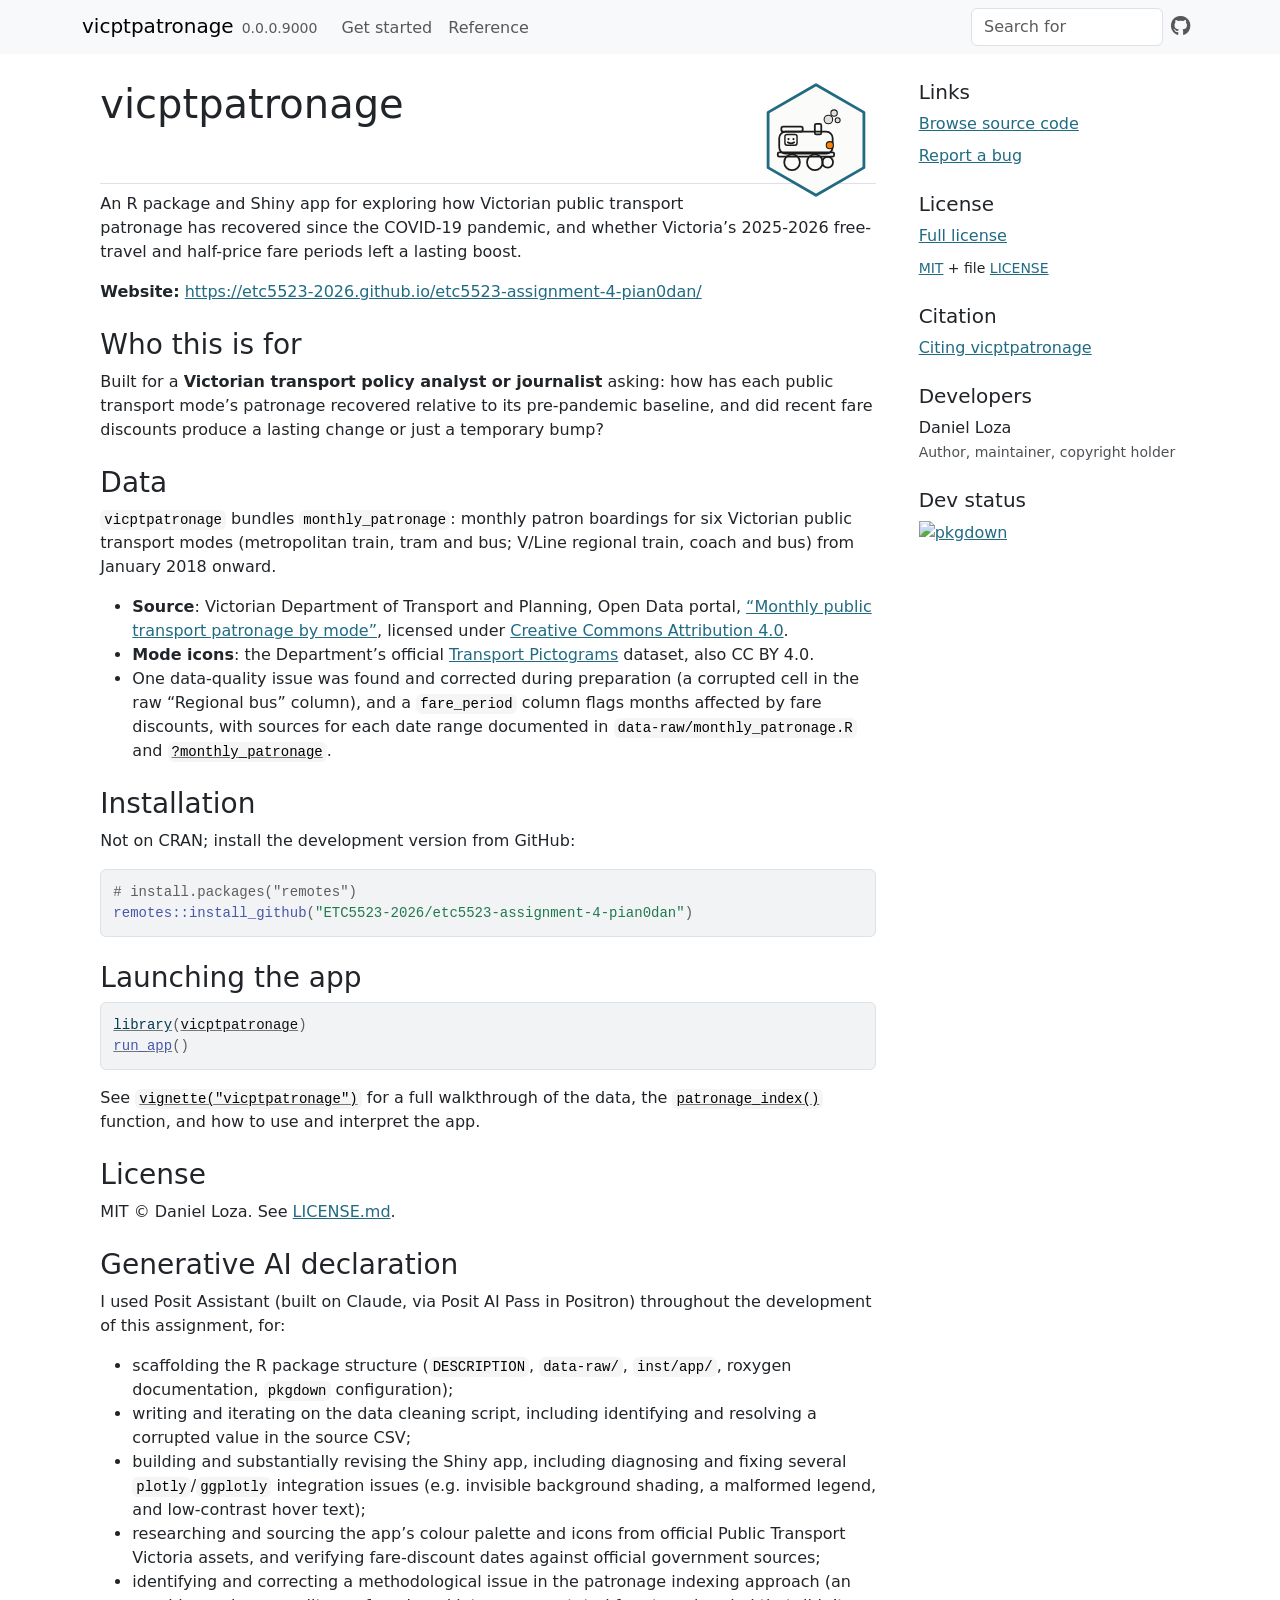
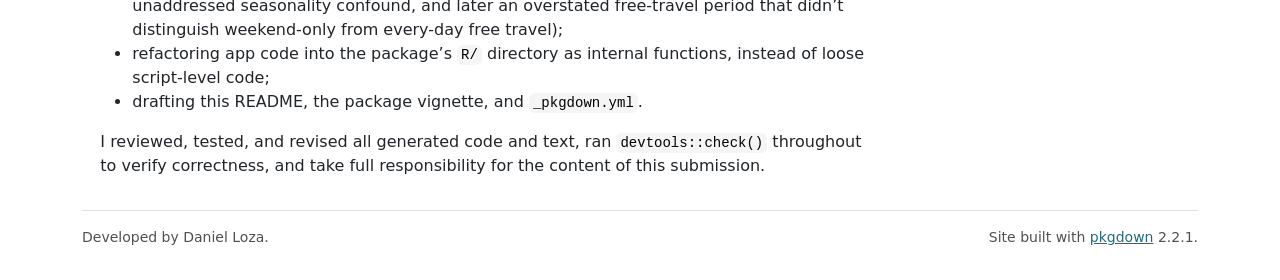
==== commit c4e1ccc4: "Deploying to gh-pages from @ ETC5523-2026/etc5523-assignment-4-pian0dan@60298c5e17f0cc1fabf1b0bea342" ====
--- a/index.html
+++ b/index.html
@@ -5,6 +5,11 @@
 <meta http-equiv="X-UA-Compatible" content="IE=edge">
 <meta name="viewport" content="width=device-width, initial-scale=1, shrink-to-fit=no">
 <title>vicptpatronage • vicptpatronage</title>
+<!-- favicons --><link rel="icon" type="image/png" sizes="96x96" href="favicon-96x96.png">
+<link rel="icon" type="”image/svg+xml”" href="favicon.svg">
+<link rel="apple-touch-icon" sizes="180x180" href="apple-touch-icon.png">
+<link rel="icon" sizes="any" href="favicon.ico">
+<link rel="manifest" href="site.webmanifest">
 <script src="deps/jquery-3.6.0/jquery-3.6.0.min.js"></script><meta name="viewport" content="width=device-width, initial-scale=1, shrink-to-fit=no">
 <link href="deps/bootstrap-5.3.8/bootstrap.min.css" rel="stylesheet">
 <script src="deps/bootstrap-5.3.8/bootstrap.bundle.min.js"></script><link href="deps/font-awesome-6.5.2/css/all.min.css" rel="stylesheet">
@@ -14,6 +19,8 @@
 ">
 <meta property="og:description" content="Explore how Victorian public transport patronage has recovered since the COVID-19 pandemic, by mode, with an interactive Shiny app.
 ">
+<meta property="og:image" content="https://etc5523-2026.github.io/etc5523-assignment-4-pian0dan/reference/figures/logo.png">
+<meta property="og:image:alt" content="vicptpatronage hex logo: a cartoon steam train">
 </head>
 <body>
     <a href="#main" class="visually-hidden-focusable">Skip to contents</a>
@@ -48,8 +55,10 @@
 </nav><div class="container template-home">
 <div class="row">
   <main id="main" class="col-md-9"><div class="section level1">
-<div class="page-header"><h1 id="vicptpatronage">vicptpatronage<a class="anchor" aria-label="anchor" href="#vicptpatronage"></a>
-</h1></div>
+<div class="page-header">
+<img src="logo.svg" class="logo" alt=""><h1 id="vicptpatronage-">vicptpatronage <a class="anchor" aria-label="anchor" href="#vicptpatronage-"></a>
+</h1>
+</div>
 <!-- badges: start -->
 
 <p>An R package and Shiny app for exploring how Victorian public transport patronage has recovered since the COVID-19 pandemic, and whether Victoria’s 2025-2026 free-travel and half-price fare periods left a lasting boost.</p>
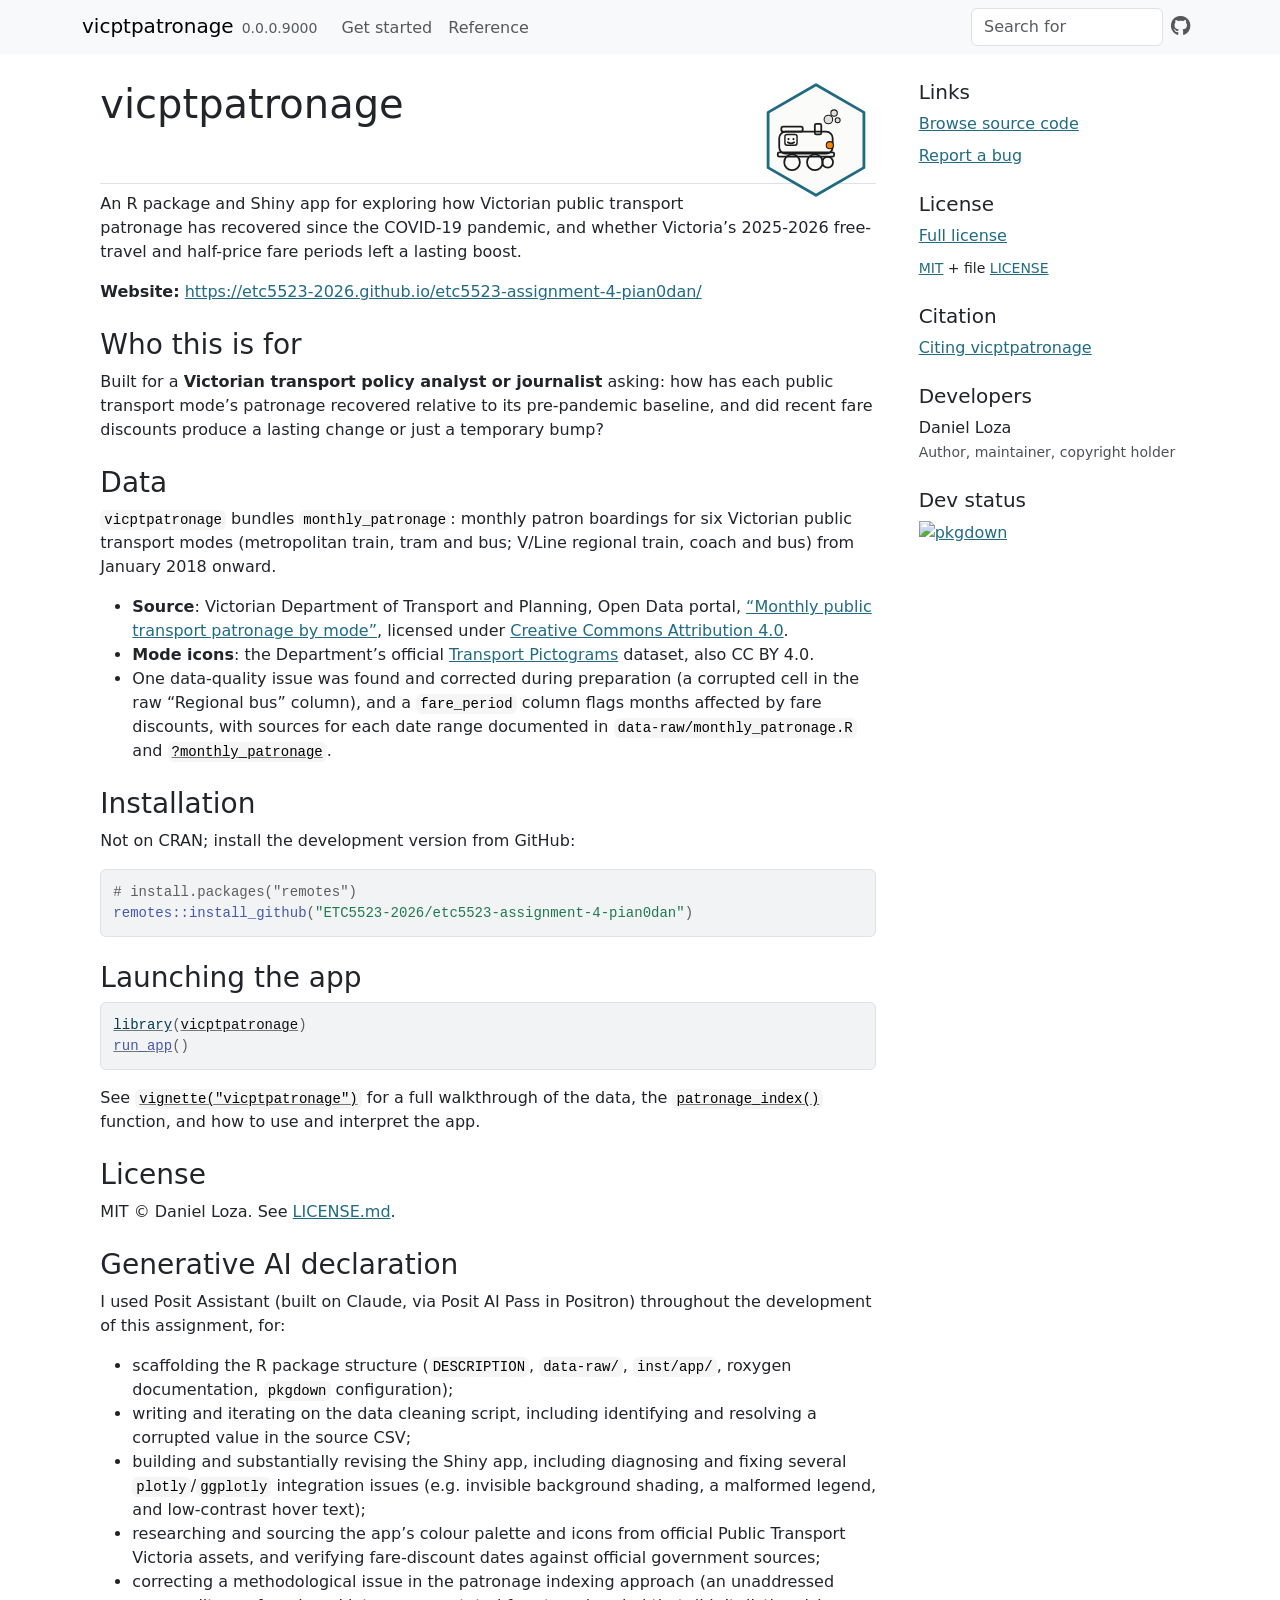
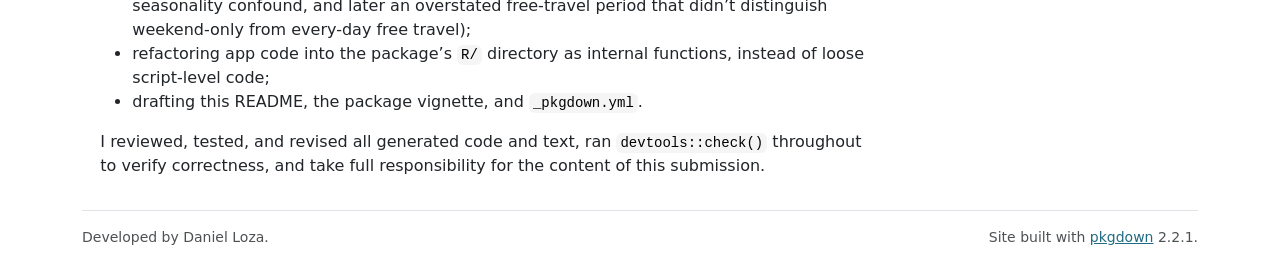
==== commit 83896cde: "Deploying to gh-pages from @ ETC5523-2026/etc5523-assignment-4-pian0dan@10580caa7f0007fc609c408fddc0" ====
--- a/index.html
+++ b/index.html
@@ -110,7 +110,7 @@
 <li>writing and iterating on the data cleaning script, including identifying and resolving a corrupted value in the source CSV;</li>
 <li>building and substantially revising the Shiny app, including diagnosing and fixing several <code>plotly</code>/<code>ggplotly</code> integration issues (e.g. invisible background shading, a malformed legend, and low-contrast hover text);</li>
 <li>researching and sourcing the app’s colour palette and icons from official Public Transport Victoria assets, and verifying fare-discount dates against official government sources;</li>
-<li>identifying and correcting a methodological issue in the patronage indexing approach (an unaddressed seasonality confound, and later an overstated free-travel period that didn’t distinguish weekend-only from every-day free travel);</li>
+<li>correcting a methodological issue in the patronage indexing approach (an unaddressed seasonality confound, and later an overstated free-travel period that didn’t distinguish weekend-only from every-day free travel);</li>
 <li>refactoring app code into the package’s <code>R/</code> directory as internal functions, instead of loose script-level code;</li>
 <li>drafting this README, the package vignette, and <code>_pkgdown.yml</code>.</li>
 </ul>
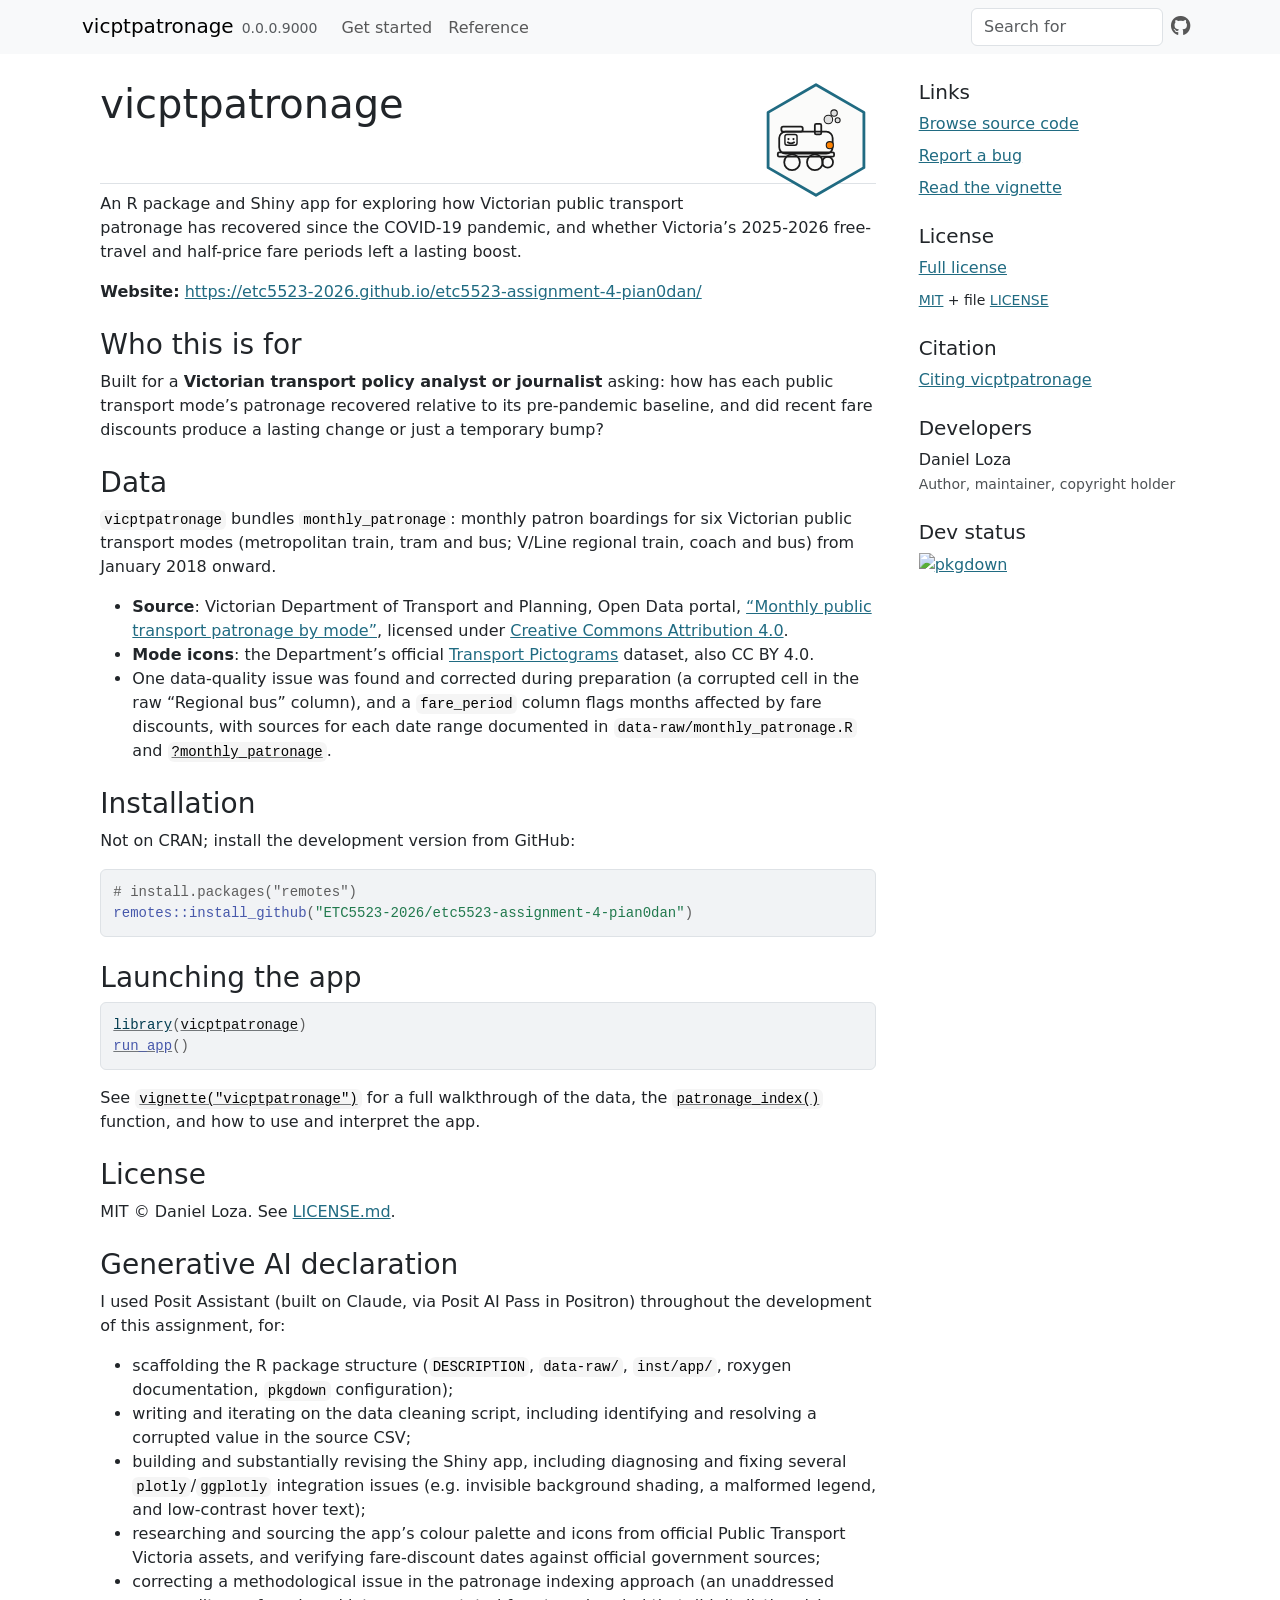
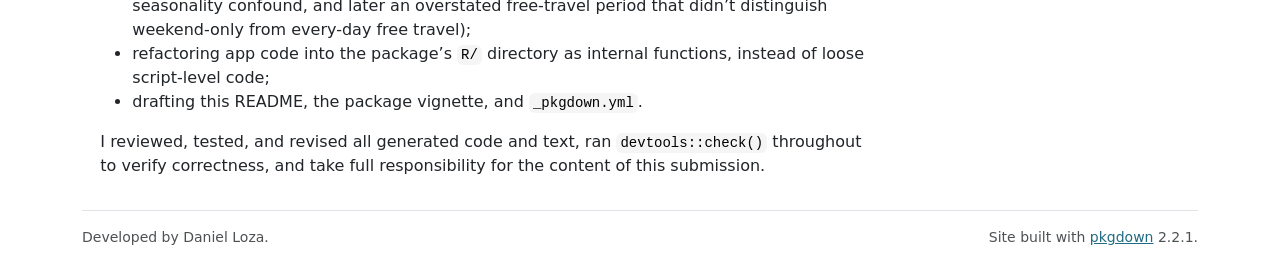
==== commit 6c01f629: "Deploying to gh-pages from @ ETC5523-2026/etc5523-assignment-4-pian0dan@969a334cd61d5a4971dfdda09f47" ====
--- a/index.html
+++ b/index.html
@@ -122,6 +122,7 @@
 <ul class="list-unstyled">
 <li><a href="https://github.com/ETC5523-2026/etc5523-assignment-4-pian0dan/" class="external-link">Browse source code</a></li>
 <li><a href="https://github.com/ETC5523-2026/etc5523-assignment-4-pian0dan/issues" class="external-link">Report a bug</a></li>
+<li><a href="articles/vicptpatronage.html">Read the vignette</a></li>
 </ul>
 </div>
 
